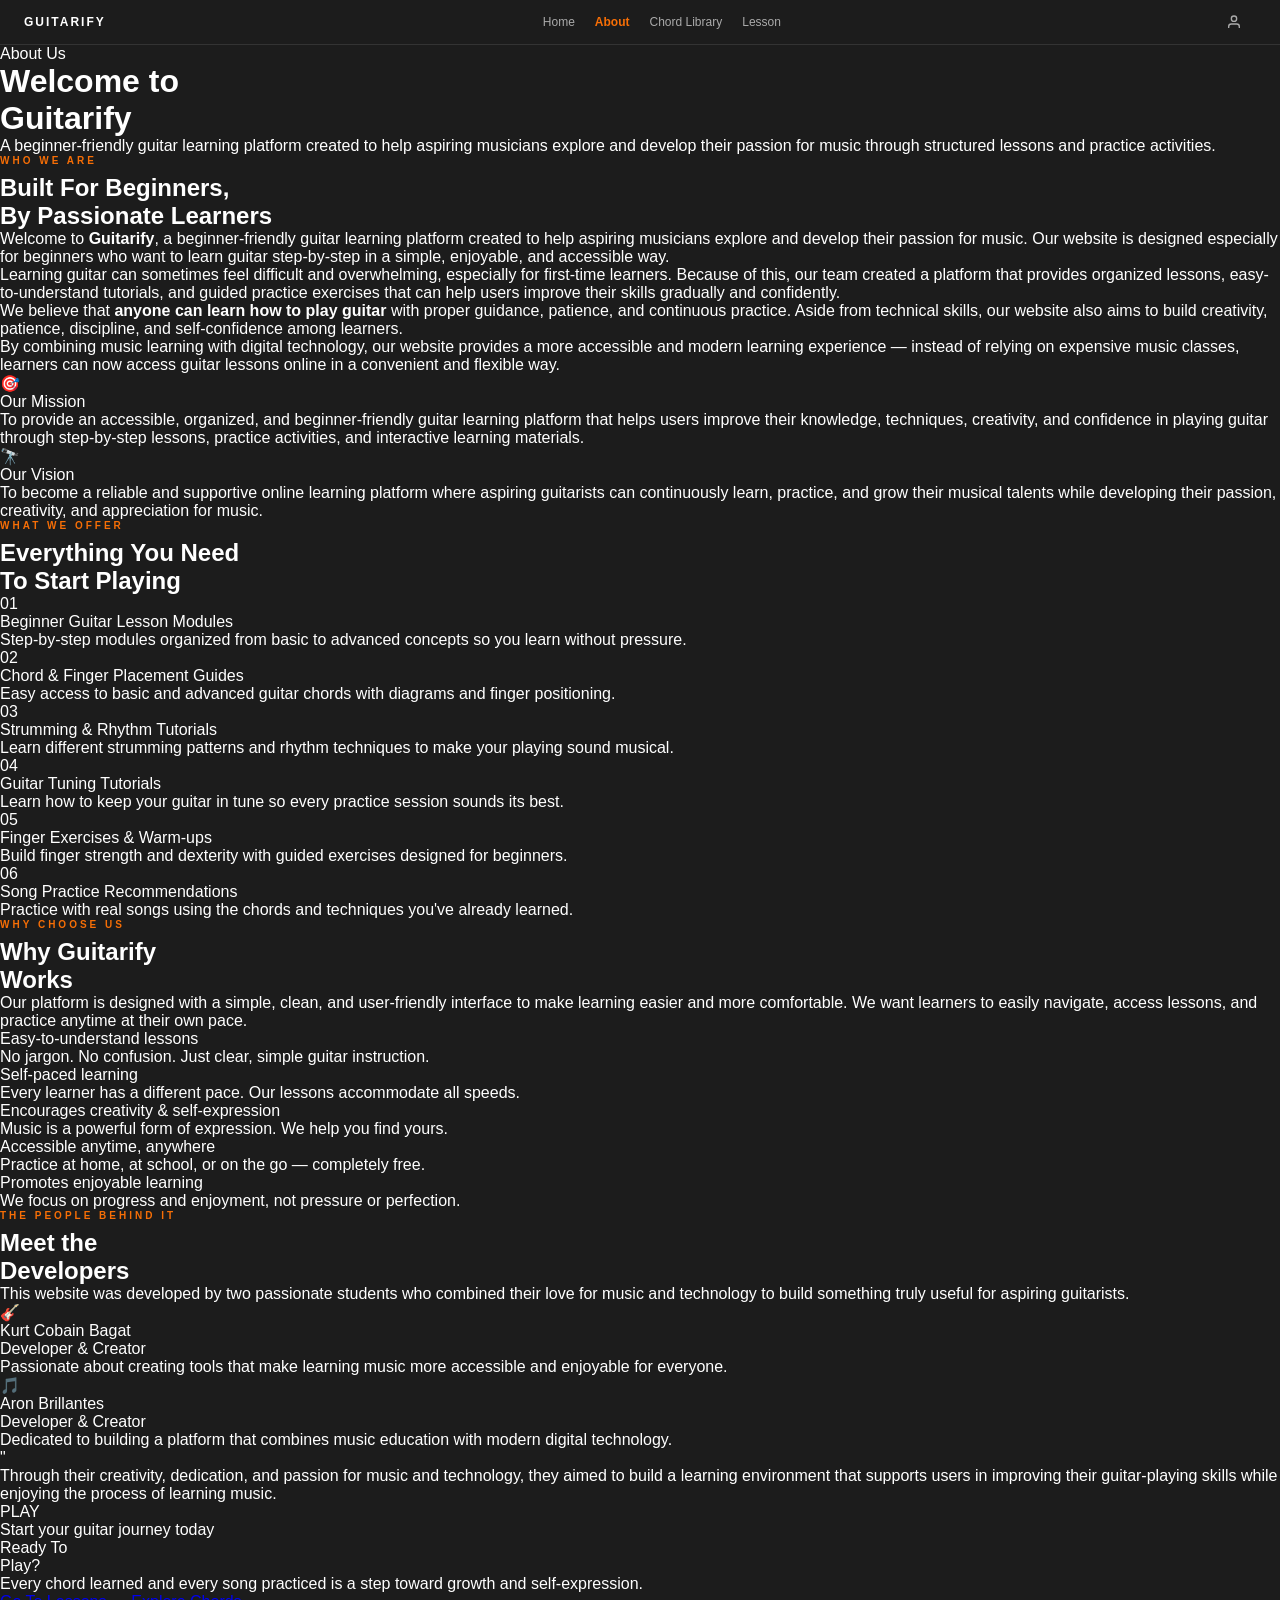
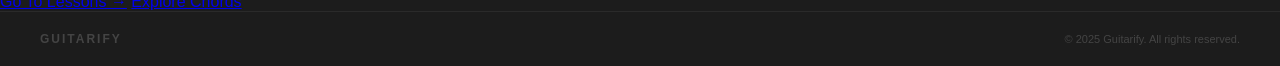
==== About.html @ 9d332e17 "Add files via upload" ====
<!DOCTYPE html>
<html lang="en">
<head>
  <meta charset="UTF-8" />
  <meta name="viewport" content="width=device-width, initial-scale=1.0"/>
  <title>About — Guitarify</title>
  <link rel="stylesheet" href="shared.css" />
  <link rel="stylesheet" href="About.css" />
</head>
<body>
<div class="site">

  <!-- NAV -->
  <nav class="nav">
    <div class="nav-left">
      <div class="nav-logo">GUITARIFY</div>
    </div>
    <div class="nav-links">
      <a href="Home.html">Home</a>
      <a href="About.html" class="active">About</a>
      <a href="Chord_Library.html">Chord Library</a>
      <a href="lessons.html">Lesson</a>
    </div>
    <div class="nav-icons">
      <button class="nav-user-btn" id="navUserBtn" onclick="handleUserIconClick()">
        <svg width="16" height="16" viewBox="0 0 24 24" fill="none" stroke="#aaa" stroke-width="2">
          <path d="M20 21v-2a4 4 0 0 0-4-4H8a4 4 0 0 0-4 4v2"/>
          <circle cx="12" cy="7" r="4"/>
        </svg>
        <span class="nav-user-name" id="navUserName"></span>
      </button>
    </div>
    <div class="user-dropdown" id="userDropdown">
      <div class="user-dropdown-header">
        <div class="user-dropdown-name" id="dropdownName">–</div>
        <div class="user-dropdown-email" id="dropdownEmail">–</div>
      </div>
      <div class="user-dropdown-item">My Profile</div>
      <div class="user-dropdown-item">My Lessons</div>
      <div class="user-dropdown-item danger" onclick="logout()">Log Out</div>
    </div>
  </nav>

  <!-- ═══════════════════════════
       HERO
  ═══════════════════════════ -->
  <div class="about-hero">
    <div class="about-hero-eyebrow">About Us</div>
    <h1 class="about-hero-title">Welcome to<br/><span>Guitarify</span></h1>
    <p class="about-hero-sub">A beginner-friendly guitar learning platform created to help aspiring musicians explore and develop their passion for music through structured lessons and practice activities.</p>
  </div>

  <!-- ═══════════════════════════
       ABOUT BODY — 2 COLUMN
  ═══════════════════════════ -->
  <div class="about-body-section">
    <div class="about-body-left">
      <div class="section-tag">Who We Are</div>
      <h2 class="about-body-heading">Built For Beginners,<br/><span>By Passionate Learners</span></h2>
    </div>
    <div class="about-body-right">
      <p>Welcome to <strong>Guitarify</strong>, a beginner-friendly guitar learning platform created to help aspiring musicians explore and develop their passion for music. Our website is designed especially for beginners who want to learn guitar step-by-step in a simple, enjoyable, and accessible way.</p>
      <p>Learning guitar can sometimes feel difficult and overwhelming, especially for first-time learners. Because of this, our team created a platform that provides organized lessons, easy-to-understand tutorials, and guided practice exercises that can help users improve their skills gradually and confidently.</p>
      <p>We believe that <strong>anyone can learn how to play guitar</strong> with proper guidance, patience, and continuous practice. Aside from technical skills, our website also aims to build creativity, patience, discipline, and self-confidence among learners.</p>
      <p>By combining music learning with digital technology, our website provides a more accessible and modern learning experience — instead of relying on expensive music classes, learners can now access guitar lessons online in a convenient and flexible way.</p>
    </div>
  </div>

  <!-- ═══════════════════════════
       MISSION & VISION
  ═══════════════════════════ -->
  <div class="mv-section">
    <div class="mv-card">
      <div class="mv-icon">🎯</div>
      <div class="mv-label">Our Mission</div>
      <p class="mv-text">To provide an accessible, organized, and beginner-friendly guitar learning platform that helps users improve their knowledge, techniques, creativity, and confidence in playing guitar through step-by-step lessons, practice activities, and interactive learning materials.</p>
    </div>
    <div class="mv-card">
      <div class="mv-icon">🔭</div>
      <div class="mv-label">Our Vision</div>
      <p class="mv-text">To become a reliable and supportive online learning platform where aspiring guitarists can continuously learn, practice, and grow their musical talents while developing their passion, creativity, and appreciation for music.</p>
    </div>
  </div>

  <!-- ═══════════════════════════
       WHAT WE OFFER
  ═══════════════════════════ -->
  <div class="offer-section">
    <div class="offer-header">
      <div class="section-tag">What We Offer</div>
      <h2 class="offer-heading">Everything You Need<br/><span>To Start Playing</span></h2>
    </div>
    <div class="offer-grid">
      <div class="offer-item">
        <span class="offer-num">01</span>
        <div class="offer-name">Beginner Guitar Lesson Modules</div>
        <p class="offer-desc">Step-by-step modules organized from basic to advanced concepts so you learn without pressure.</p>
      </div>
      <div class="offer-item">
        <span class="offer-num">02</span>
        <div class="offer-name">Chord & Finger Placement Guides</div>
        <p class="offer-desc">Easy access to basic and advanced guitar chords with diagrams and finger positioning.</p>
      </div>
      <div class="offer-item">
        <span class="offer-num">03</span>
        <div class="offer-name">Strumming & Rhythm Tutorials</div>
        <p class="offer-desc">Learn different strumming patterns and rhythm techniques to make your playing sound musical.</p>
      </div>
      <div class="offer-item">
        <span class="offer-num">04</span>
        <div class="offer-name">Guitar Tuning Tutorials</div>
        <p class="offer-desc">Learn how to keep your guitar in tune so every practice session sounds its best.</p>
      </div>
      <div class="offer-item">
        <span class="offer-num">05</span>
        <div class="offer-name">Finger Exercises & Warm-ups</div>
        <p class="offer-desc">Build finger strength and dexterity with guided exercises designed for beginners.</p>
      </div>
      <div class="offer-item">
        <span class="offer-num">06</span>
        <div class="offer-name">Song Practice Recommendations</div>
        <p class="offer-desc">Practice with real songs using the chords and techniques you've already learned.</p>
      </div>
    </div>
  </div>

  <!-- ═══════════════════════════
       WHY CHOOSE US
  ═══════════════════════════ -->
  <div class="why-section">
    <div class="why-left">
      <div class="section-tag">Why Choose Us</div>
      <h2 class="why-heading">Why Guitarify<br/><span>Works</span></h2>
      <p class="why-intro">Our platform is designed with a simple, clean, and user-friendly interface to make learning easier and more comfortable. We want learners to easily navigate, access lessons, and practice anytime at their own pace.</p>
    </div>
    <div class="why-right">
      <div class="why-list">
        <div class="why-item">
          <div class="why-dot"></div>
          <div>
            <div class="why-item-title">Easy-to-understand lessons</div>
            <div class="why-item-desc">No jargon. No confusion. Just clear, simple guitar instruction.</div>
          </div>
        </div>
        <div class="why-item">
          <div class="why-dot"></div>
          <div>
            <div class="why-item-title">Self-paced learning</div>
            <div class="why-item-desc">Every learner has a different pace. Our lessons accommodate all speeds.</div>
          </div>
        </div>
        <div class="why-item">
          <div class="why-dot"></div>
          <div>
            <div class="why-item-title">Encourages creativity & self-expression</div>
            <div class="why-item-desc">Music is a powerful form of expression. We help you find yours.</div>
          </div>
        </div>
        <div class="why-item">
          <div class="why-dot"></div>
          <div>
            <div class="why-item-title">Accessible anytime, anywhere</div>
            <div class="why-item-desc">Practice at home, at school, or on the go — completely free.</div>
          </div>
        </div>
        <div class="why-item">
          <div class="why-dot"></div>
          <div>
            <div class="why-item-title">Promotes enjoyable learning</div>
            <div class="why-item-desc">We focus on progress and enjoyment, not pressure or perfection.</div>
          </div>
        </div>
      </div>
    </div>
  </div>

  <!-- ═══════════════════════════
       MEET THE DEVELOPERS
  ═══════════════════════════ -->
  <div class="team-section">
    <div class="team-header">
      <div class="section-tag">The People Behind It</div>
      <h2 class="team-heading">Meet the<br/><span>Developers</span></h2>
      <p class="team-intro">This website was developed by two passionate students who combined their love for music and technology to build something truly useful for aspiring guitarists.</p>
    </div>
    <div class="team-cards">
      <div class="team-card">
        <div class="team-avatar">🎸</div>
        <div class="team-name">Kurt Cobain Bagat</div>
        <div class="team-role">Developer & Creator</div>
        <p class="team-desc">Passionate about creating tools that make learning music more accessible and enjoyable for everyone.</p>
      </div>
      <div class="team-card">
        <div class="team-avatar">🎵</div>
        <div class="team-name">Aron Brillantes</div>
        <div class="team-role">Developer & Creator</div>
        <p class="team-desc">Dedicated to building a platform that combines music education with modern digital technology.</p>
      </div>
    </div>
    <div class="team-quote-block">
      <div class="team-quote-mark">"</div>
      <p class="team-quote-text">Through their creativity, dedication, and passion for music and technology, they aimed to build a learning environment that supports users in improving their guitar-playing skills while enjoying the process of learning music.</p>
    </div>
  </div>

  <!-- ═══════════════════════════
       CTA
  ═══════════════════════════ -->
  <div class="about-cta">
    <div class="about-cta-bg">PLAY</div>
    <div class="about-cta-content">
      <p class="cta-eyebrow">Start your guitar journey today</p>
      <div class="about-cta-title">Ready To<br/><span>Play?</span></div>
      <p class="about-cta-sub">Every chord learned and every song practiced is a step toward growth and self-expression.</p>
      <div class="about-cta-btns">
        <a href="lessons.html" class="btn-primary">Go To Lessons →</a>
        <a href="Chord_Library.html" class="btn-outline">Explore Chords</a>
      </div>
    </div>
  </div>

  <!-- FOOTER -->
  <div class="footer">
    <div class="footer-logo">GUITARIFY</div>
    <div class="footer-copy">© 2025 Guitarify. All rights reserved.</div>
  </div>

</div>

<!-- AUTH MODAL -->
<div class="auth-bg" id="authBg" onclick="handleAuthBgClick(event)">
  <div class="auth-modal">
    <button class="auth-close" onclick="closeAuth()">✕</button>
    <div class="auth-tabs">
      <div class="auth-tab active" id="tabLogin" onclick="switchAuthTab('login')">Log In</div>
      <div class="auth-tab" id="tabSignup" onclick="switchAuthTab('signup')">Sign Up</div>
    </div>
    <div class="auth-body" id="loginForm">
      <div class="auth-greeting">Welcome Back</div>
      <div class="auth-sub">Log in to continue your guitar journey.</div>
      <div class="auth-field"><label>Email</label><input type="email" id="loginEmail" placeholder="you@email.com"/></div>
      <div class="auth-field"><label>Password</label><input type="password" id="loginPassword" placeholder="••••••••"/></div>
      <div class="auth-error" id="loginError"></div>
      <button class="auth-submit" onclick="doLogin()">Log In</button>
      <div class="auth-divider">No account yet? <span onclick="switchAuthTab('signup')">Sign Up</span></div>
    </div>
    <div class="auth-body" id="signupForm" style="display:none;">
      <div class="auth-greeting">Join Guitarify</div>
      <div class="auth-sub">Create a free account and start learning.</div>
      <div class="auth-field"><label>Full Name</label><input type="text" id="signupName" placeholder="Username"/></div>
      <div class="auth-field"><label>Email</label><input type="email" id="signupEmail" placeholder="Email"/></div>
      <div class="auth-field"><label>Password</label><input type="password" id="signupPassword" placeholder="Password"/></div>
      <div class="auth-field"><label>Confirm Password</label><input type="password" id="signupConfirm" placeholder="Confirm Password"/></div>
      <div class="auth-error" id="signupError"></div>
      <button class="auth-submit" onclick="doSignup()">Create Account</button>
      <div class="auth-divider">Already have an account? <span onclick="switchAuthTab('login')">Log In</span></div>
    </div>
  </div>
</div>

<div class="toast" id="toast"></div>
<script src="auth.js"></script>
</body>
</html>
---- shared.css ----
* {
  margin: 0;
  padding: 0;
  box-sizing: border-box;
}

body {
  font-family: 'Arial', sans-serif;
  background: #1a1a1a;
  color: #fff;
}

.site {
  background: #1c1c1c;
  min-height: 100vh;
  overflow: hidden;
}

/* ── NAV ── */
.nav {
  display: flex;
  align-items: center;
  justify-content: space-between;
  padding: 10px 24px;
  background: #1c1c1c;
  border-bottom: 0.5px solid #333;
  position: relative;   /* ← needed so dropdown positions relative to nav */
  z-index: 100;         /* ← nav stays above page content */
}

.nav-left {
  display: flex;
  align-items: center;
  gap: 20px;
}

.nav-logo {
  font-size: 12px;
  font-weight: 700;
  letter-spacing: 2px;
  color: #fff;
}

.nav-search {
  display: flex;
  align-items: center;
  gap: 8px;
  background: #2a2a2a;
  border: 0.5px solid #444;
  border-radius: 4px;
  padding: 5px 10px;
  flex: 0 0 200px;
}

.nav-search input {
  background: none;
  border: none;
  outline: none;
  color: #aaa;
  font-size: 12px;
  width: 100%;
}

.nav-city {
  display: flex;
  align-items: center;
  gap: 6px;
  font-size: 12px;
  color: #888;
}

.nav-links {
  display: flex;
  gap: 20px;
  align-items: center;
}

.nav-links a {
  color: #aaa;
  font-size: 12px;
  text-decoration: none;
  cursor: pointer;
}

.nav-links a:hover { color: #fff; }
.nav-links a.active { color: #f66e06; font-weight: 700; }

.nav-btn {
  background: #f66e06;
  color: #fff;
  border: none;
  padding: 5px 12px;
  border-radius: 3px;
  font-size: 12px;
  cursor: pointer;
}

.nav-icons {
  display: flex;
  gap: 14px;
  align-items: center;
}

/* ── NAV USER BTN ── */
.nav-user-btn {
  background: none;
  border: none;
  cursor: pointer;
  display: flex;
  align-items: center;
  gap: 6px;
  color: #aaa;
  padding: 4px 8px;
  border-radius: 4px;
  transition: background 0.15s;
  position: relative;   /* ← keeps button above dropdown */
  z-index: 101;         /* ← button always clickable */
}
.nav-user-btn:hover { background: #2a2a2a; }
.nav-user-name { font-size: 12px; font-weight: 600; color: #f66e06; }

/* ── USER DROPDOWN ── */
.user-dropdown {
  display: none;
  pointer-events: none;           /* ← CANNOT block clicks when hidden */
  position: absolute;
  top: 48px;
  right: 16px;
  background: #1e1e1e;
  border: 0.5px solid #333;
  border-radius: 8px;
  min-width: 200px;
  z-index: 999;
  overflow: hidden;
  box-shadow: 0 8px 24px rgba(0,0,0,0.4);
}
.user-dropdown.open {
  display: block;
  pointer-events: auto;           /* ← re-enable clicks when open */
}
.user-dropdown-header { padding: 14px 16px; border-bottom: 0.5px solid #2a2a2a; }
.user-dropdown-name   { font-size: 13px; font-weight: 700; color: #f0ede0; }
.user-dropdown-email  { font-size: 11px; color: #555; margin-top: 2px; }
.user-dropdown-item   { padding: 11px 16px; font-size: 12px; color: #aaa; cursor: pointer; transition: background 0.15s; }
.user-dropdown-item:hover { background: #2a2a2a; color: #fff; }
.user-dropdown-item.danger { color: #e05555; }
.user-dropdown-item.danger:hover { background: rgba(224,85,85,0.1); }

/* ── TICKER ── */
.ticker {
  background: #f66e06;
  padding: 8px 0;
  overflow: hidden;
  white-space: nowrap;
}

.ticker-inner {
  display: inline-block;
  animation: ticker 18s linear infinite;
  font-size: 12px;
  font-weight: 700;
  letter-spacing: 2px;
  color: #1a1a1a;
  text-transform: uppercase;
}

@keyframes ticker {
  0%   { transform: translateX(0); }
  100% { transform: translateX(-50%); }
}

/* ── FOOTER ── */
.footer {
  padding: 20px 40px;
  border-top: 0.5px solid #2a2a2a;
  display: flex;
  align-items: center;
  justify-content: space-between;
}

.footer-logo { font-size: 12px; font-weight: 700; letter-spacing: 2px; color: #444; }
.footer-logo span { color: #f66e06; }
.footer-copy { font-size: 11px; color: #444; }

/* ── SHARED COLORS & UTILITIES ── */
:root {
  --orange: #f66e06;
  --bg: #1a1a1a;
  --bg2: #1c1c1c;
  --bg3: #202020;
  --bg4: #252525;
  --border: #333;
  --text: #f0ede0;
  --text-muted: #888;
  --text-dim: #666;
}

.section-title {
  font-size: 36px;
  font-weight: 900;
  letter-spacing: -1px;
  color: #e8e4d8;
  text-transform: uppercase;
  margin-bottom: 18px;
}

.section-tag {
  font-size: 10px;
  font-weight: 700;
  letter-spacing: 3px;
  color: #f66e06;
  text-transform: uppercase;
  margin-bottom: 8px;
}

.tabs {
  display: flex;
  gap: 8px;
  margin-bottom: 20px;
}

.tab {
  padding: 6px 16px;
  border-radius: 20px;
  font-size: 12px;
  cursor: pointer;
  border: 0.5px solid #444;
  color: #888;
  background: transparent;
}

.tab.active {
  background: #f66e06;
  color: #fff;
  border-color: #f66e06;
  font-weight: 600;
}

/* ── AUTH MODAL ── */
.auth-bg {
  display: none;
  position: fixed;
  inset: 0;
  background: rgba(0,0,0,0.75);
  z-index: 300;
  align-items: center;
  justify-content: center;
  padding: 20px;
}
.auth-bg.open { display: flex; }

.auth-modal {
  background: #1a1a1a;
  border: 0.5px solid #333;
  border-radius: 12px;
  width: 100%;
  max-width: 380px;
  position: relative;
  overflow: hidden;
}

.auth-close {
  position: absolute;
  top: 14px; right: 14px;
  background: #2a2a2a;
  border: none;
  color: #aaa;
  width: 28px; height: 28px;
  border-radius: 50%;
  cursor: pointer;
  font-size: 12px;
  z-index: 1;
}
.auth-close:hover { background: #383838; color: #fff; }

.auth-tabs {
  display: flex;
  border-bottom: 0.5px solid #2a2a2a;
}
.auth-tab {
  flex: 1;
  padding: 14px;
  text-align: center;
  font-size: 13px;
  font-weight: 600;
  color: #555;
  cursor: pointer;
  transition: color 0.15s;
  border-bottom: 2px solid transparent;
}
.auth-tab.active { color: #f66e06; border-bottom-color: #f66e06; }
.auth-tab:hover:not(.active) { color: #aaa; }

.auth-body { padding: 24px; }
.auth-greeting { font-size: 20px; font-weight: 900; color: #f0ede0; margin-bottom: 4px; }
.auth-sub { font-size: 12px; color: #555; margin-bottom: 20px; }

.auth-field { margin-bottom: 14px; }
.auth-field label { display: block; font-size: 11px; font-weight: 600; color: #666; text-transform: uppercase; letter-spacing: 1px; margin-bottom: 6px; }
.auth-field input {
  width: 100%;
  background: #222;
  border: 0.5px solid #333;
  border-radius: 5px;
  padding: 10px 12px;
  font-size: 13px;
  color: #f0ede0;
  outline: none;
  transition: border-color 0.15s;
}
.auth-field input:focus { border-color: #f66e06; }

.auth-error { font-size: 11px; color: #e05555; min-height: 16px; margin-bottom: 10px; }

.auth-submit {
  width: 100%;
  background: #f66e06;
  color: #fff;
  border: none;
  border-radius: 5px;
  padding: 11px;
  font-size: 13px;
  font-weight: 700;
  cursor: pointer;
  transition: opacity 0.15s;
  margin-bottom: 14px;
}
.auth-submit:hover { opacity: 0.88; }

.auth-divider { font-size: 12px; color: #555; text-align: center; }
.auth-divider span { color: #f66e06; cursor: pointer; font-weight: 600; }
.auth-divider span:hover { text-decoration: underline; }

/* ── TOAST ── */
.toast {
  position: fixed;
  bottom: 28px;
  left: 50%;
  transform: translateX(-50%) translateY(20px);
  background: #1e1e1e;
  border: 0.5px solid #333;
  color: #f0ede0;
  font-size: 13px;
  padding: 10px 22px;
  border-radius: 6px;
  opacity: 0;
  transition: all 0.3s;
  z-index: 999;
  pointer-events: none;
  white-space: nowrap;
}
.toast.show { opacity: 1; transform: translateX(-50%) translateY(0); }
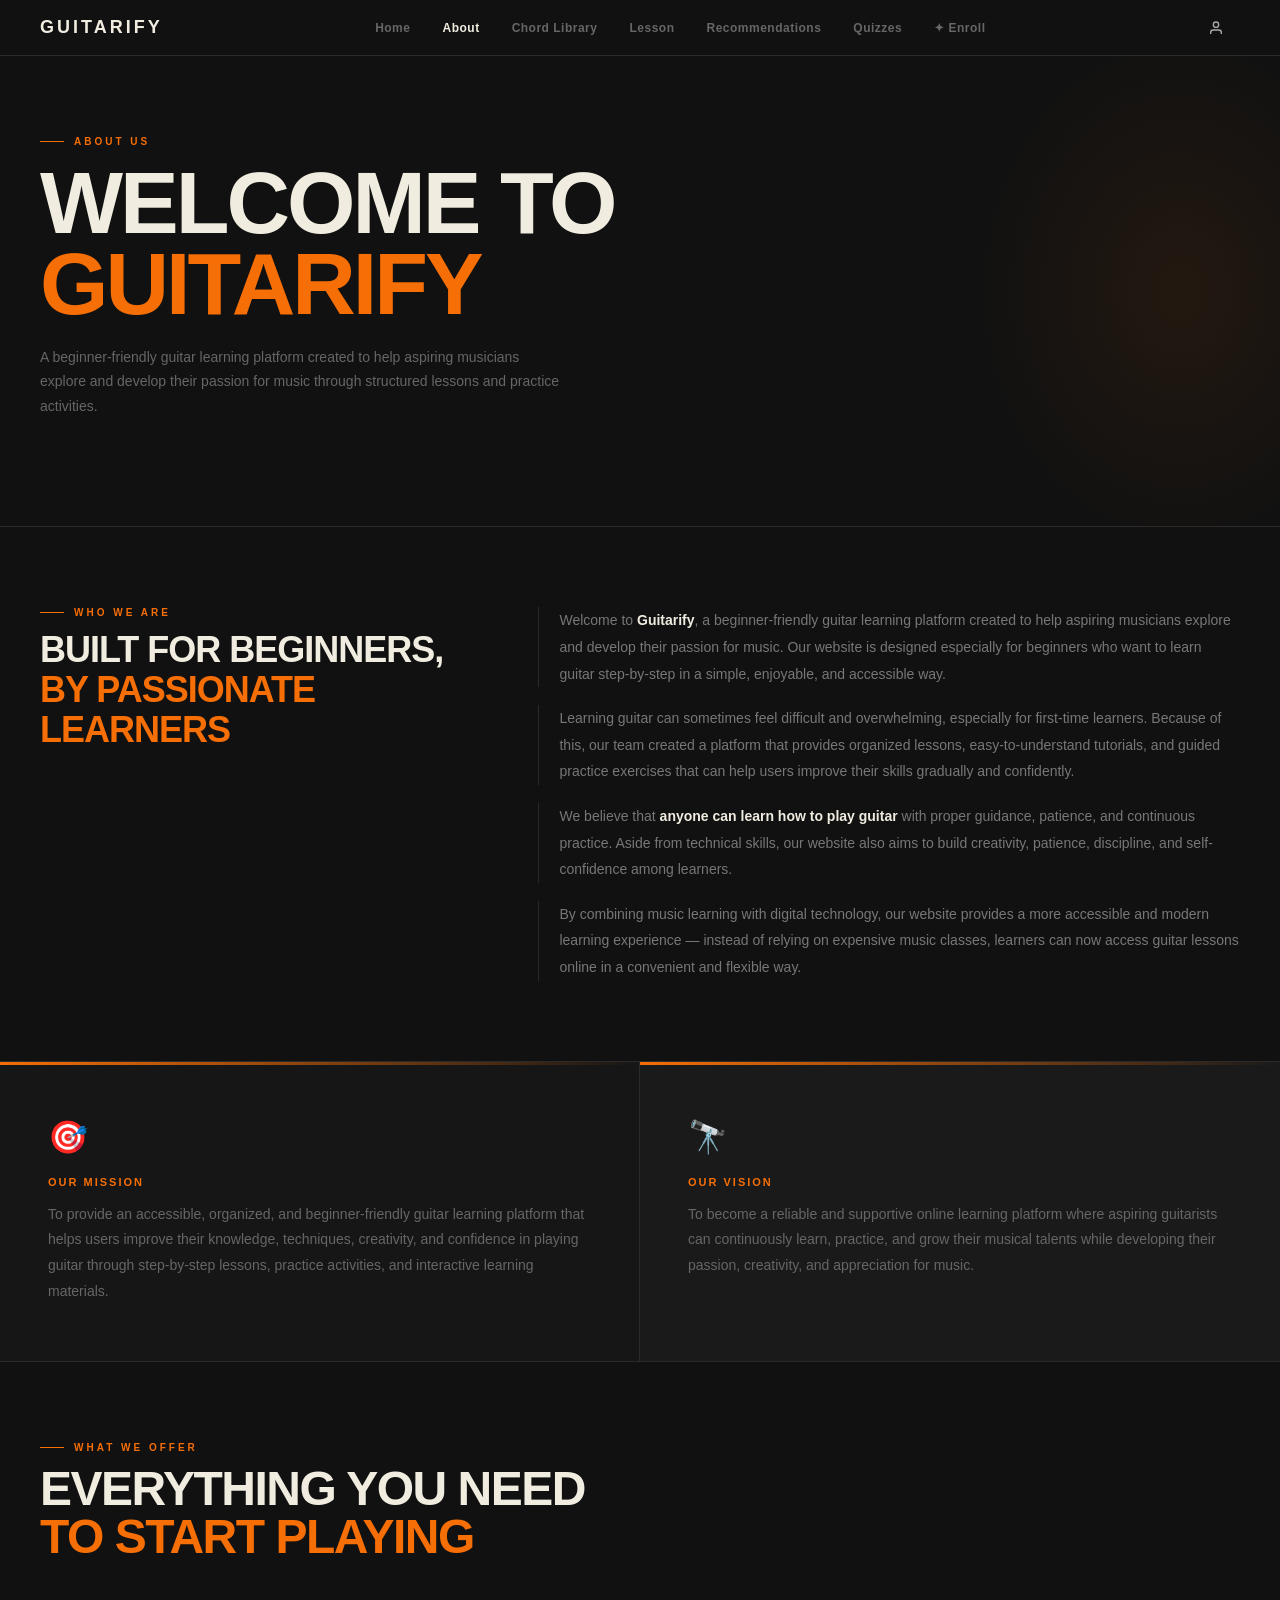
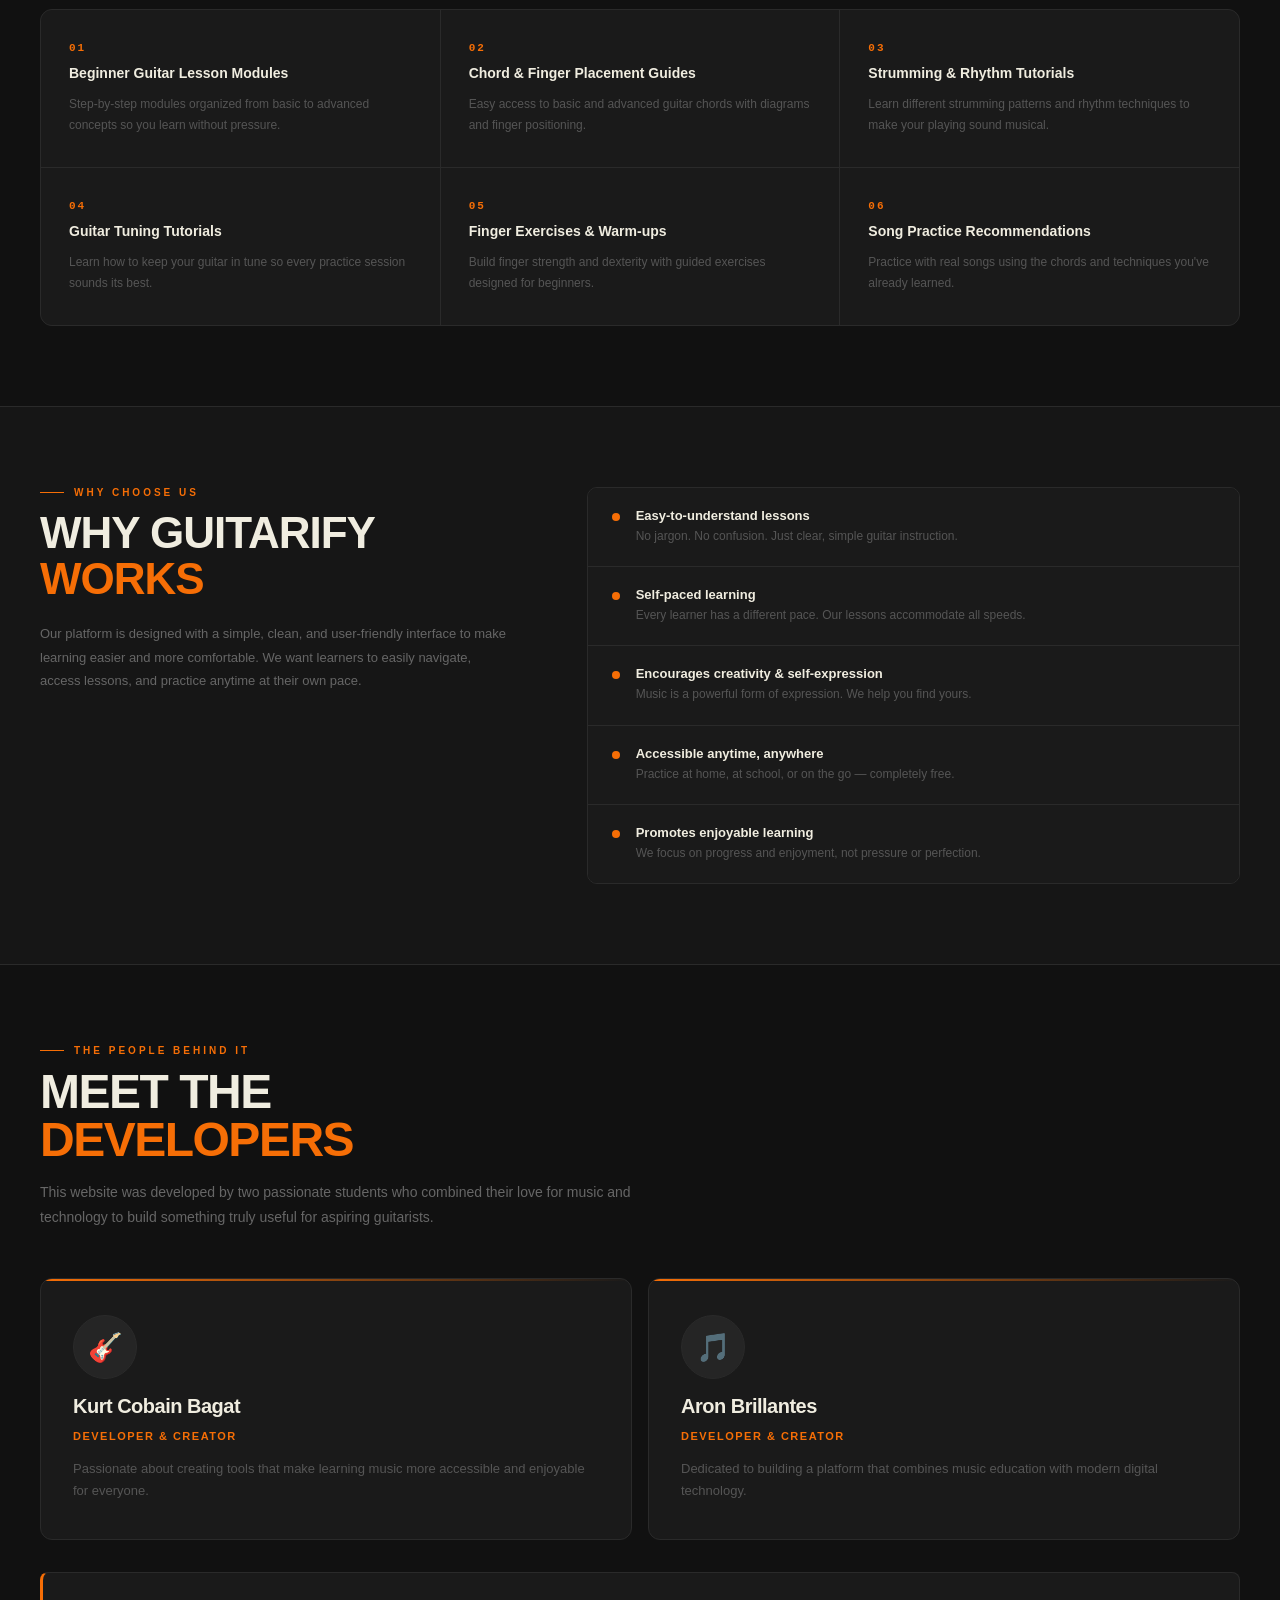
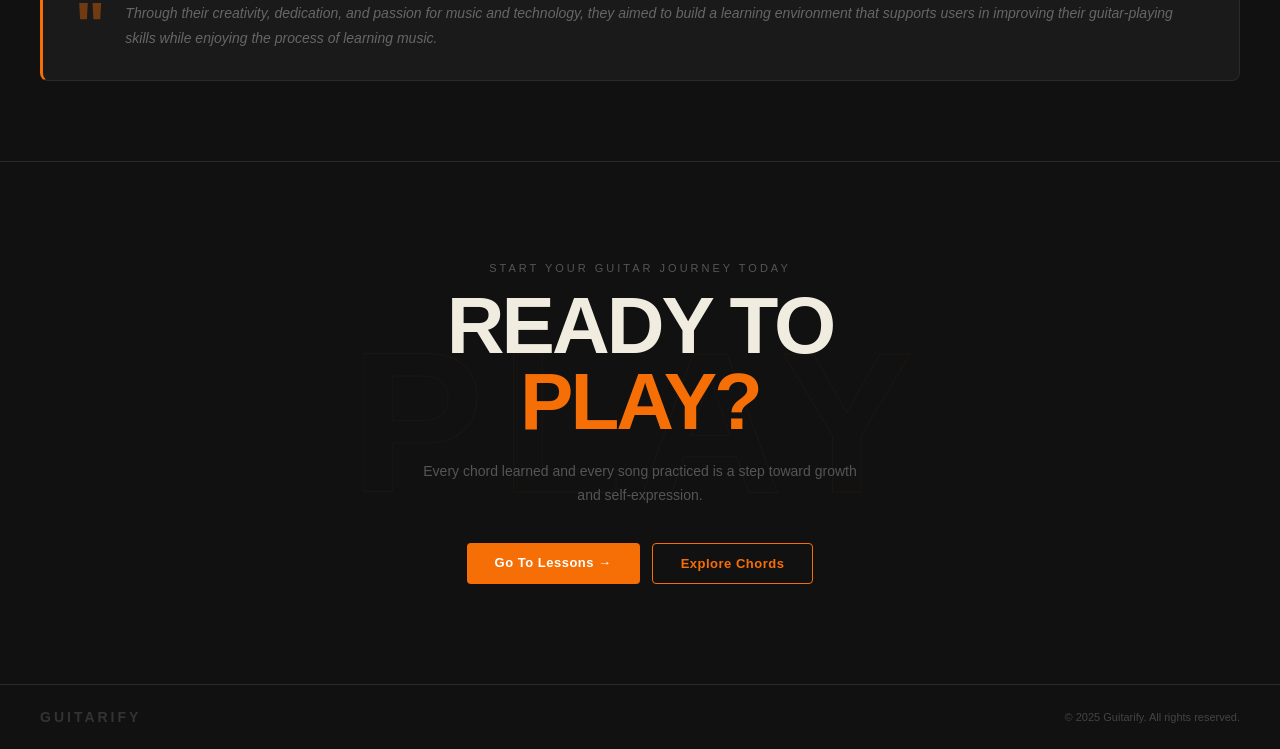
==== commit 0443532f: "Add files via upload" ====
--- a/About.html
+++ b/About.html
@@ -4,8 +4,147 @@
   <meta charset="UTF-8" />
   <meta name="viewport" content="width=device-width, initial-scale=1.0"/>
   <title>About — Guitarify</title>
-  <link rel="stylesheet" href="shared.css" />
-  <link rel="stylesheet" href="About.css" />
+  <style>
+/* ── SHARED BASE ── */
+*, *::before, *::after { box-sizing: border-box; margin: 0; padding: 0; }
+body { background: #111; color: #f0ede0; font-family: 'Segoe UI', sans-serif; min-height: 100vh; }
+.site { display: flex; flex-direction: column; min-height: 100vh; }
+
+/* ── NAV ── */
+.nav { display:flex; align-items:center; justify-content:space-between; padding:0 40px; height:56px; background:#111; border-bottom:0.5px solid #2a2a2a; position:sticky; top:0; z-index:200; }
+.nav-left { display:flex; align-items:center; gap:16px; }
+.nav-logo { font-size:18px; font-weight:900; letter-spacing:3px; color:#f0ede0; }
+.nav-links { display:flex; gap:32px; }
+.nav-links a { font-size:12px; font-weight:600; color:#666; text-decoration:none; letter-spacing:0.5px; transition:color 0.2s; }
+.nav-links a:hover, .nav-links a.active { color:#f0ede0; }
+.nav-icons { position:relative; }
+.nav-user-btn { display:flex; align-items:center; gap:6px; background:none; border:none; cursor:pointer; padding:6px 10px; border-radius:6px; transition:background 0.15s; }
+.nav-user-btn:hover { background:#1a1a1a; }
+.nav-user-name { font-size:12px; color:#aaa; }
+.user-dropdown { display:none; position:absolute; right:0; top:calc(100% + 8px); background:#1a1a1a; border:0.5px solid #2a2a2a; border-radius:10px; min-width:200px; overflow:hidden; z-index:300; }
+.user-dropdown.open { display:block; }
+.user-dropdown-header { padding:14px 16px; border-bottom:0.5px solid #2a2a2a; }
+.user-dropdown-name { font-size:13px; font-weight:700; color:#f0ede0; }
+.user-dropdown-email { font-size:11px; color:#666; margin-top:2px; }
+.user-dropdown-item { padding:11px 16px; font-size:12px; color:#aaa; cursor:pointer; transition:background 0.15s; }
+.user-dropdown-item:hover { background:#252525; color:#f0ede0; }
+.user-dropdown-item.danger { color:#e05555; }
+
+/* ── SHARED TAGS & BUTTONS ── */
+.section-tag { font-size:10px; font-weight:700; letter-spacing:3px; color:#f66e06; text-transform:uppercase; margin-bottom:12px; display:flex; align-items:center; gap:10px; }
+.section-tag::before { content:''; display:block; width:24px; height:1px; background:#f66e06; flex-shrink:0; }
+.btn-primary { background:#f66e06; color:#fff; font-size:13px; font-weight:700; padding:12px 28px; border-radius:4px; border:none; cursor:pointer; text-decoration:none; letter-spacing:0.5px; transition:opacity 0.2s, transform 0.15s; display:inline-block; }
+.btn-primary:hover { opacity:0.88; transform:translateY(-1px); }
+.btn-outline { background:transparent; color:#f66e06; font-size:13px; font-weight:700; padding:12px 28px; border-radius:4px; border:1.5px solid #f66e06; cursor:pointer; text-decoration:none; letter-spacing:0.5px; transition:background 0.2s, transform 0.15s; display:inline-block; }
+.btn-outline:hover { background:rgba(246,110,6,0.1); transform:translateY(-1px); }
+
+/* ── HERO ── */
+.about-hero { background:#111; padding:80px 40px 60px; border-bottom:0.5px solid #2a2a2a; position:relative; overflow:hidden; }
+.about-hero::before { content:''; position:absolute; top:0; right:0; width:500px; height:100%; background:radial-gradient(ellipse 60% 80% at 80% 50%, rgba(246,110,6,0.08), transparent 70%); pointer-events:none; }
+.about-hero-eyebrow { font-size:10px; font-weight:700; letter-spacing:3px; color:#f66e06; text-transform:uppercase; margin-bottom:16px; display:flex; align-items:center; gap:10px; }
+.about-hero-eyebrow::before { content:''; display:block; width:24px; height:1px; background:#f66e06; }
+.about-hero-title { font-size:clamp(48px,7vw,88px); font-weight:900; letter-spacing:-3px; color:#f0ede0; text-transform:uppercase; line-height:0.92; margin-bottom:20px; }
+.about-hero-title span { color:#f66e06; }
+.about-hero-sub { font-size:14px; color:#666; line-height:1.75; max-width:520px; margin-bottom:48px; }
+
+/* ── ABOUT BODY ── */
+.about-body-section { padding:80px 40px; background:#111; border-bottom:0.5px solid #2a2a2a; display:grid; grid-template-columns:1fr 1.6fr; gap:60px; align-items:start; }
+.about-body-heading { font-size:clamp(24px,3vw,36px); font-weight:900; color:#f0ede0; letter-spacing:-1px; text-transform:uppercase; line-height:1.1; position:sticky; top:80px; }
+.about-body-heading span { color:#f66e06; }
+.about-body-right p { font-size:14px; color:#777; line-height:1.9; margin-bottom:18px; padding-left:20px; border-left:1px solid #2a2a2a; }
+.about-body-right p:last-child { margin-bottom:0; }
+.about-body-right strong { color:#f0ede0; font-weight:700; }
+
+/* ── MISSION & VISION ── */
+.mv-section { display:grid; grid-template-columns:1fr 1fr; gap:0; border-bottom:0.5px solid #2a2a2a; }
+.mv-card { padding:56px 48px; background:#161616; border-right:0.5px solid #2a2a2a; position:relative; overflow:hidden; }
+.mv-card:last-child { border-right:none; background:#1a1a1a; }
+.mv-card::after { content:''; position:absolute; top:0; left:0; right:0; height:3px; background:linear-gradient(90deg,#f66e06,transparent); }
+.mv-icon { font-size:32px; margin-bottom:20px; display:block; }
+.mv-label { font-size:11px; font-weight:700; color:#f66e06; letter-spacing:2px; text-transform:uppercase; margin-bottom:14px; }
+.mv-text { font-size:14px; color:#666; line-height:1.85; }
+
+/* ── WHAT WE OFFER ── */
+.offer-section { padding:80px 40px; background:#111; border-bottom:0.5px solid #2a2a2a; }
+.offer-header { margin-bottom:48px; }
+.offer-heading { font-size:clamp(28px,4vw,48px); font-weight:900; color:#f0ede0; letter-spacing:-1.5px; text-transform:uppercase; line-height:1; margin-top:8px; }
+.offer-heading span { color:#f66e06; }
+.offer-grid { display:grid; grid-template-columns:repeat(3,1fr); gap:1px; background:#2a2a2a; border:0.5px solid #2a2a2a; border-radius:12px; overflow:hidden; }
+.offer-item { background:#1a1a1a; padding:32px 28px; display:flex; flex-direction:column; gap:10px; transition:background 0.2s; }
+.offer-item:hover { background:#1e1e1e; }
+.offer-num { font-size:11px; font-weight:700; color:#f66e06; letter-spacing:2px; font-family:'Courier New',monospace; }
+.offer-name { font-size:14px; font-weight:700; color:#f0ede0; line-height:1.3; }
+.offer-desc { font-size:12px; color:#555; line-height:1.7; margin-top:2px; }
+
+/* ── WHY CHOOSE US ── */
+.why-section { padding:80px 40px; background:#161616; border-bottom:0.5px solid #2a2a2a; display:grid; grid-template-columns:1fr 1.4fr; gap:80px; align-items:start; }
+.why-heading { font-size:clamp(28px,3.5vw,44px); font-weight:900; color:#f0ede0; letter-spacing:-1px; text-transform:uppercase; line-height:1.05; margin-bottom:20px; }
+.why-heading span { color:#f66e06; }
+.why-intro { font-size:13px; color:#666; line-height:1.8; }
+.why-list { display:flex; flex-direction:column; gap:0; border:0.5px solid #2a2a2a; border-radius:10px; overflow:hidden; }
+.why-item { display:flex; align-items:flex-start; gap:16px; padding:20px 24px; background:#1a1a1a; border-bottom:0.5px solid #2a2a2a; transition:background 0.15s; }
+.why-item:last-child { border-bottom:none; }
+.why-item:hover { background:#1e1e1e; }
+.why-dot { width:8px; height:8px; border-radius:50%; background:#f66e06; flex-shrink:0; margin-top:5px; }
+.why-item-title { font-size:13px; font-weight:700; color:#f0ede0; margin-bottom:4px; }
+.why-item-desc { font-size:12px; color:#555; line-height:1.6; }
+
+/* ── TEAM / DEVELOPERS ── */
+.team-section { padding:80px 40px; background:#111; border-bottom:0.5px solid #2a2a2a; }
+.team-header { margin-bottom:48px; max-width:600px; }
+.team-heading { font-size:clamp(28px,4vw,48px); font-weight:900; color:#f0ede0; letter-spacing:-1.5px; text-transform:uppercase; line-height:1; margin-top:8px; margin-bottom:16px; }
+.team-heading span { color:#f66e06; }
+.team-intro { font-size:14px; color:#666; line-height:1.8; }
+.team-cards { display:grid; grid-template-columns:1fr 1fr; gap:16px; margin-bottom:32px; }
+.team-card { background:#1a1a1a; border:0.5px solid #2a2a2a; border-radius:12px; padding:36px 32px; display:flex; flex-direction:column; align-items:flex-start; gap:12px; position:relative; overflow:hidden; transition:border-color 0.2s, transform 0.2s; }
+.team-card:hover { border-color:rgba(246,110,6,0.3); transform:translateY(-3px); }
+.team-card::before { content:''; position:absolute; top:0; left:0; right:0; height:2px; background:linear-gradient(90deg,#f66e06,transparent); }
+.team-avatar { width:64px; height:64px; background:#252525; border-radius:50%; display:flex; align-items:center; justify-content:center; font-size:28px; border:1.5px solid #2a2a2a; margin-bottom:4px; }
+.team-name { font-size:20px; font-weight:900; color:#f0ede0; letter-spacing:-0.5px; }
+.team-role { font-size:11px; color:#f66e06; font-weight:700; text-transform:uppercase; letter-spacing:1.5px; }
+.team-desc { font-size:13px; color:#555; line-height:1.7; margin-top:4px; }
+.team-quote-block { background:#1a1a1a; border:0.5px solid #2a2a2a; border-left:3px solid #f66e06; border-radius:8px; padding:28px 32px; display:flex; gap:20px; align-items:flex-start; }
+.team-quote-mark { font-size:64px; font-weight:900; color:#f66e06; line-height:0.8; flex-shrink:0; opacity:0.4; }
+.team-quote-text { font-size:14px; color:#666; line-height:1.8; font-style:italic; }
+
+/* ── CTA ── */
+.about-cta { padding:100px 40px; background:#111; text-align:center; position:relative; overflow:hidden; }
+.about-cta-bg { position:absolute; left:50%; top:50%; transform:translate(-50%,-50%); font-size:200px; font-weight:900; color:transparent; -webkit-text-stroke:1px rgba(246,110,6,0.05); pointer-events:none; white-space:nowrap; text-transform:uppercase; letter-spacing:16px; }
+.about-cta-content { position:relative; z-index:1; }
+.cta-eyebrow { font-size:11px; color:#555; letter-spacing:3px; text-transform:uppercase; margin-bottom:14px; }
+.about-cta-title { font-size:clamp(40px,7vw,80px); font-weight:900; letter-spacing:-3px; color:#f0ede0; text-transform:uppercase; line-height:0.95; margin-bottom:20px; }
+.about-cta-title span { color:#f66e06; }
+.about-cta-sub { font-size:14px; color:#555; line-height:1.7; max-width:440px; margin:0 auto 36px; }
+.about-cta-btns { display:flex; gap:12px; justify-content:center; flex-wrap:wrap; }
+
+/* ── AUTH MODAL ── */
+.auth-bg { display:none; position:fixed; inset:0; background:rgba(0,0,0,0.78); z-index:500; align-items:center; justify-content:center; padding:20px; }
+.auth-bg.open { display:flex; }
+.auth-modal { background:#1a1a1a; border:0.5px solid #2a2a2a; border-radius:16px; width:100%; max-width:400px; overflow:hidden; position:relative; }
+.auth-close { position:absolute; top:16px; right:16px; background:none; border:none; font-size:20px; color:#666; cursor:pointer; z-index:1; }
+.auth-tabs { display:flex; border-bottom:0.5px solid #2a2a2a; }
+.auth-tab { flex:1; padding:14px; text-align:center; font-size:13px; font-weight:700; color:#666; cursor:pointer; transition:color 0.2s; }
+.auth-tab.active { color:#f0ede0; border-bottom:2px solid #f66e06; }
+.auth-body { padding:24px; }
+.auth-greeting { font-size:22px; font-weight:900; color:#f0ede0; margin-bottom:4px; }
+.auth-sub { font-size:12px; color:#666; margin-bottom:20px; }
+.auth-field { display:flex; flex-direction:column; gap:6px; margin-bottom:14px; }
+.auth-field label { font-size:11px; font-weight:700; color:#888; text-transform:uppercase; letter-spacing:0.5px; }
+.auth-field input { background:#111; border:0.5px solid #2a2a2a; border-radius:8px; padding:10px 12px; font-size:13px; color:#f0ede0; outline:none; transition:border-color 0.2s; }
+.auth-field input:focus { border-color:#f66e06; }
+.auth-error { font-size:12px; color:#e05555; margin-bottom:10px; min-height:16px; }
+.auth-submit { width:100%; background:#f66e06; border:none; border-radius:8px; padding:12px; font-size:14px; font-weight:700; color:#fff; cursor:pointer; transition:opacity 0.2s; }
+.auth-submit:hover { opacity:0.88; }
+.auth-divider { font-size:12px; color:#666; text-align:center; margin-top:16px; }
+.auth-divider span { color:#f66e06; cursor:pointer; }
+
+/* ── TOAST / FOOTER ── */
+.toast { position:fixed; bottom:24px; left:50%; transform:translateX(-50%) translateY(20px); background:#1a1a1a; border:0.5px solid #2a2a2a; color:#f0ede0; font-size:13px; padding:10px 20px; border-radius:8px; opacity:0; transition:opacity 0.3s, transform 0.3s; pointer-events:none; z-index:600; }
+.toast.show { opacity:1; transform:translateX(-50%) translateY(0); }
+.footer { border-top:0.5px solid #2a2a2a; padding:24px 40px; display:flex; align-items:center; justify-content:space-between; }
+.footer-logo { font-size:14px; font-weight:900; letter-spacing:3px; color:#333; }
+.footer-copy { font-size:11px; color:#444; }
+  </style>
 </head>
 <body>
 <div class="site">
@@ -20,6 +159,9 @@
       <a href="About.html" class="active">About</a>
       <a href="Chord_Library.html">Chord Library</a>
       <a href="lessons.html">Lesson</a>
+      <a href="Recommendations.html">Recommendations</a>
+      <a href="practice.html">Quizzes</a>
+      <a href="Enroll.html" class="enroll-link">✦ Enroll</a>
     </div>
     <div class="nav-icons">
       <button class="nav-user-btn" id="navUserBtn" onclick="handleUserIconClick()">
@@ -41,18 +183,14 @@
     </div>
   </nav>
 
-  <!-- ═══════════════════════════
-       HERO
-  ═══════════════════════════ -->
+  <!-- HERO -->
   <div class="about-hero">
     <div class="about-hero-eyebrow">About Us</div>
     <h1 class="about-hero-title">Welcome to<br/><span>Guitarify</span></h1>
     <p class="about-hero-sub">A beginner-friendly guitar learning platform created to help aspiring musicians explore and develop their passion for music through structured lessons and practice activities.</p>
   </div>
 
-  <!-- ═══════════════════════════
-       ABOUT BODY — 2 COLUMN
-  ═══════════════════════════ -->
+  <!-- ABOUT BODY -->
   <div class="about-body-section">
     <div class="about-body-left">
       <div class="section-tag">Who We Are</div>
@@ -66,9 +204,7 @@
     </div>
   </div>
 
-  <!-- ═══════════════════════════
-       MISSION & VISION
-  ═══════════════════════════ -->
+  <!-- MISSION & VISION -->
   <div class="mv-section">
     <div class="mv-card">
       <div class="mv-icon">🎯</div>
@@ -82,9 +218,7 @@
     </div>
   </div>
 
-  <!-- ═══════════════════════════
-       WHAT WE OFFER
-  ═══════════════════════════ -->
+  <!-- WHAT WE OFFER -->
   <div class="offer-section">
     <div class="offer-header">
       <div class="section-tag">What We Offer</div>
@@ -124,9 +258,7 @@
     </div>
   </div>
 
-  <!-- ═══════════════════════════
-       WHY CHOOSE US
-  ═══════════════════════════ -->
+  <!-- WHY CHOOSE US -->
   <div class="why-section">
     <div class="why-left">
       <div class="section-tag">Why Choose Us</div>
@@ -174,9 +306,7 @@
     </div>
   </div>
 
-  <!-- ═══════════════════════════
-       MEET THE DEVELOPERS
-  ═══════════════════════════ -->
+  <!-- MEET THE DEVELOPERS -->
   <div class="team-section">
     <div class="team-header">
       <div class="section-tag">The People Behind It</div>
@@ -203,9 +333,7 @@
     </div>
   </div>
 
-  <!-- ═══════════════════════════
-       CTA
-  ═══════════════════════════ -->
+  <!-- CTA -->
   <div class="about-cta">
     <div class="about-cta-bg">PLAY</div>
     <div class="about-cta-content">
@@ -225,40 +353,145 @@
     <div class="footer-copy">© 2025 Guitarify. All rights reserved.</div>
   </div>
 
+  <!-- AUTH MODAL -->
+  <div class="auth-bg" id="authBg" onclick="handleAuthBgClick(event)">
+    <div class="auth-modal">
+      <button class="auth-close" onclick="closeAuth()">✕</button>
+      <div class="auth-tabs">
+        <div class="auth-tab active" id="tabLogin" onclick="switchAuthTab('login')">Log In</div>
+        <div class="auth-tab" id="tabSignup" onclick="switchAuthTab('signup')">Sign Up</div>
+      </div>
+      <div class="auth-body" id="loginForm">
+        <div class="auth-greeting">Welcome Back</div>
+        <div class="auth-sub">Log in to continue your guitar journey.</div>
+        <div class="auth-field"><label>Email</label><input type="email" id="loginEmail" placeholder="you@email.com"/></div>
+        <div class="auth-field"><label>Password</label><input type="password" id="loginPassword" placeholder="••••••••"/></div>
+        <div class="auth-error" id="loginError"></div>
+        <button class="auth-submit" onclick="doLogin()">Log In</button>
+        <div class="auth-divider">No account yet? <span onclick="switchAuthTab('signup')">Sign Up</span></div>
+      </div>
+      <div class="auth-body" id="signupForm" style="display:none;">
+        <div class="auth-greeting">Join Guitarify</div>
+        <div class="auth-sub">Create a free account and start learning.</div>
+        <div class="auth-field"><label>Full Name</label><input type="text" id="signupName" placeholder="Username"/></div>
+        <div class="auth-field"><label>Email</label><input type="email" id="signupEmail" placeholder="Email"/></div>
+        <div class="auth-field"><label>Password</label><input type="password" id="signupPassword" placeholder="Password"/></div>
+        <div class="auth-field"><label>Confirm Password</label><input type="password" id="signupConfirm" placeholder="Confirm Password"/></div>
+        <div class="auth-error" id="signupError"></div>
+        <button class="auth-submit" onclick="doSignup()">Create Account</button>
+        <div class="auth-divider">Already have an account? <span onclick="switchAuthTab('login')">Log In</span></div>
+      </div>
+    </div>
+  </div>
+
 </div>
 
-<!-- AUTH MODAL -->
-<div class="auth-bg" id="authBg" onclick="handleAuthBgClick(event)">
-  <div class="auth-modal">
-    <button class="auth-close" onclick="closeAuth()">✕</button>
-    <div class="auth-tabs">
-      <div class="auth-tab active" id="tabLogin" onclick="switchAuthTab('login')">Log In</div>
-      <div class="auth-tab" id="tabSignup" onclick="switchAuthTab('signup')">Sign Up</div>
-    </div>
-    <div class="auth-body" id="loginForm">
-      <div class="auth-greeting">Welcome Back</div>
-      <div class="auth-sub">Log in to continue your guitar journey.</div>
-      <div class="auth-field"><label>Email</label><input type="email" id="loginEmail" placeholder="you@email.com"/></div>
-      <div class="auth-field"><label>Password</label><input type="password" id="loginPassword" placeholder="••••••••"/></div>
-      <div class="auth-error" id="loginError"></div>
-      <button class="auth-submit" onclick="doLogin()">Log In</button>
-      <div class="auth-divider">No account yet? <span onclick="switchAuthTab('signup')">Sign Up</span></div>
-    </div>
-    <div class="auth-body" id="signupForm" style="display:none;">
-      <div class="auth-greeting">Join Guitarify</div>
-      <div class="auth-sub">Create a free account and start learning.</div>
-      <div class="auth-field"><label>Full Name</label><input type="text" id="signupName" placeholder="Username"/></div>
-      <div class="auth-field"><label>Email</label><input type="email" id="signupEmail" placeholder="Email"/></div>
-      <div class="auth-field"><label>Password</label><input type="password" id="signupPassword" placeholder="Password"/></div>
-      <div class="auth-field"><label>Confirm Password</label><input type="password" id="signupConfirm" placeholder="Confirm Password"/></div>
-      <div class="auth-error" id="signupError"></div>
-      <button class="auth-submit" onclick="doSignup()">Create Account</button>
-      <div class="auth-divider">Already have an account? <span onclick="switchAuthTab('login')">Log In</span></div>
-    </div>
-  </div>
-</div>
-
 <div class="toast" id="toast"></div>
-<script src="auth.js"></script>
+
+<script>
+const AUTH_URL = 'auth.php';
+let currentUser = null;
+
+async function checkSession() {
+    try {
+        const res = await fetch(AUTH_URL + '?action=check');
+        const data = await res.json();
+        if (data.loggedIn && data.user) { currentUser = data.user; updateNavUser(); }
+    } catch(e) {}
+}
+
+async function doSignup() {
+    const name = document.getElementById('signupName').value.trim();
+    const email = document.getElementById('signupEmail').value.trim();
+    const password = document.getElementById('signupPassword').value;
+    const confirm = document.getElementById('signupConfirm').value;
+    const err = document.getElementById('signupError');
+    err.textContent = '';
+    if (!name || !email || !password || !confirm) { err.textContent = 'Please fill in all fields.'; return; }
+    if (password !== confirm) { err.textContent = 'Passwords do not match.'; return; }
+    if (password.length < 6) { err.textContent = 'Password must be at least 6 characters.'; return; }
+    try {
+        const res = await fetch(AUTH_URL + '?action=signup', {
+            method: 'POST', headers: { 'Content-Type': 'application/json' },
+            body: JSON.stringify({ name, email, password })
+        });
+        const data = await res.json();
+        if (data.success) {
+            currentUser = data.user; updateNavUser(); closeAuth(); showToast(data.message);
+            if (document.getElementById('f_email')) document.getElementById('f_email').value = email;
+            if (document.getElementById('f_name')) document.getElementById('f_name').value = name;
+        } else { err.textContent = data.message; }
+    } catch(e) { err.textContent = 'Connection error. Make sure XAMPP is running.'; }
+}
+
+async function doLogin() {
+    const email = document.getElementById('loginEmail').value.trim();
+    const password = document.getElementById('loginPassword').value;
+    const err = document.getElementById('loginError');
+    err.textContent = '';
+    if (!email || !password) { err.textContent = 'Please fill in all fields.'; return; }
+    try {
+        const res = await fetch(AUTH_URL + '?action=login', {
+            method: 'POST', headers: { 'Content-Type': 'application/json' },
+            body: JSON.stringify({ email, password })
+        });
+        const data = await res.json();
+        if (data.success) {
+            currentUser = data.user; updateNavUser(); closeAuth(); showToast(data.message);
+            if (document.getElementById('f_email')) document.getElementById('f_email').value = email;
+            if (document.getElementById('f_name')) document.getElementById('f_name').value = data.user.name;
+        } else { err.textContent = data.message; }
+    } catch(e) { err.textContent = 'Connection error. Make sure XAMPP is running.'; }
+}
+
+async function logout() {
+    try { await fetch(AUTH_URL + '?action=logout'); } catch(e) {}
+    currentUser = null; updateNavUser();
+    const dd = document.getElementById('userDropdown');
+    if (dd) dd.classList.remove('open');
+    showToast('Logged out.');
+}
+
+function updateNavUser() {
+    const nameEl = document.getElementById('navUserName');
+    const dropName = document.getElementById('dropdownName');
+    const dropEmail = document.getElementById('dropdownEmail');
+    if (currentUser) {
+        if (nameEl) nameEl.textContent = currentUser.name;
+        if (dropName) dropName.textContent = currentUser.name;
+        if (dropEmail) dropEmail.textContent = currentUser.email;
+    } else {
+        if (nameEl) nameEl.textContent = '';
+        if (dropName) dropName.textContent = '–';
+        if (dropEmail) dropEmail.textContent = '–';
+    }
+}
+
+function handleUserIconClick() {
+    if (currentUser) { const dd = document.getElementById('userDropdown'); if (dd) dd.classList.toggle('open'); }
+    else { openAuth(); }
+}
+function openAuth() { const bg = document.getElementById('authBg'); if (bg) bg.classList.add('open'); }
+function closeAuth() { const bg = document.getElementById('authBg'); if (bg) bg.classList.remove('open'); }
+function handleAuthBgClick(e) { if (e.target === document.getElementById('authBg')) closeAuth(); }
+function switchAuthTab(tab) {
+    const lf = document.getElementById('loginForm'), sf = document.getElementById('signupForm');
+    const tl = document.getElementById('tabLogin'), ts = document.getElementById('tabSignup');
+    if (lf) lf.style.display = tab === 'login' ? 'block' : 'none';
+    if (sf) sf.style.display = tab === 'signup' ? 'block' : 'none';
+    if (tl) tl.classList.toggle('active', tab === 'login');
+    if (ts) ts.classList.toggle('active', tab === 'signup');
+}
+function showToast(msg) {
+    const t = document.getElementById('toast'); if (!t) return;
+    t.textContent = msg; t.classList.add('show');
+    setTimeout(() => t.classList.remove('show'), 2500);
+}
+document.addEventListener('click', function(e) {
+    const dd = document.getElementById('userDropdown'), btn = document.getElementById('navUserBtn');
+    if (dd && btn && !dd.contains(e.target) && !btn.contains(e.target)) dd.classList.remove('open');
+});
+checkSession();
+</script>
 </body>
 </html>
